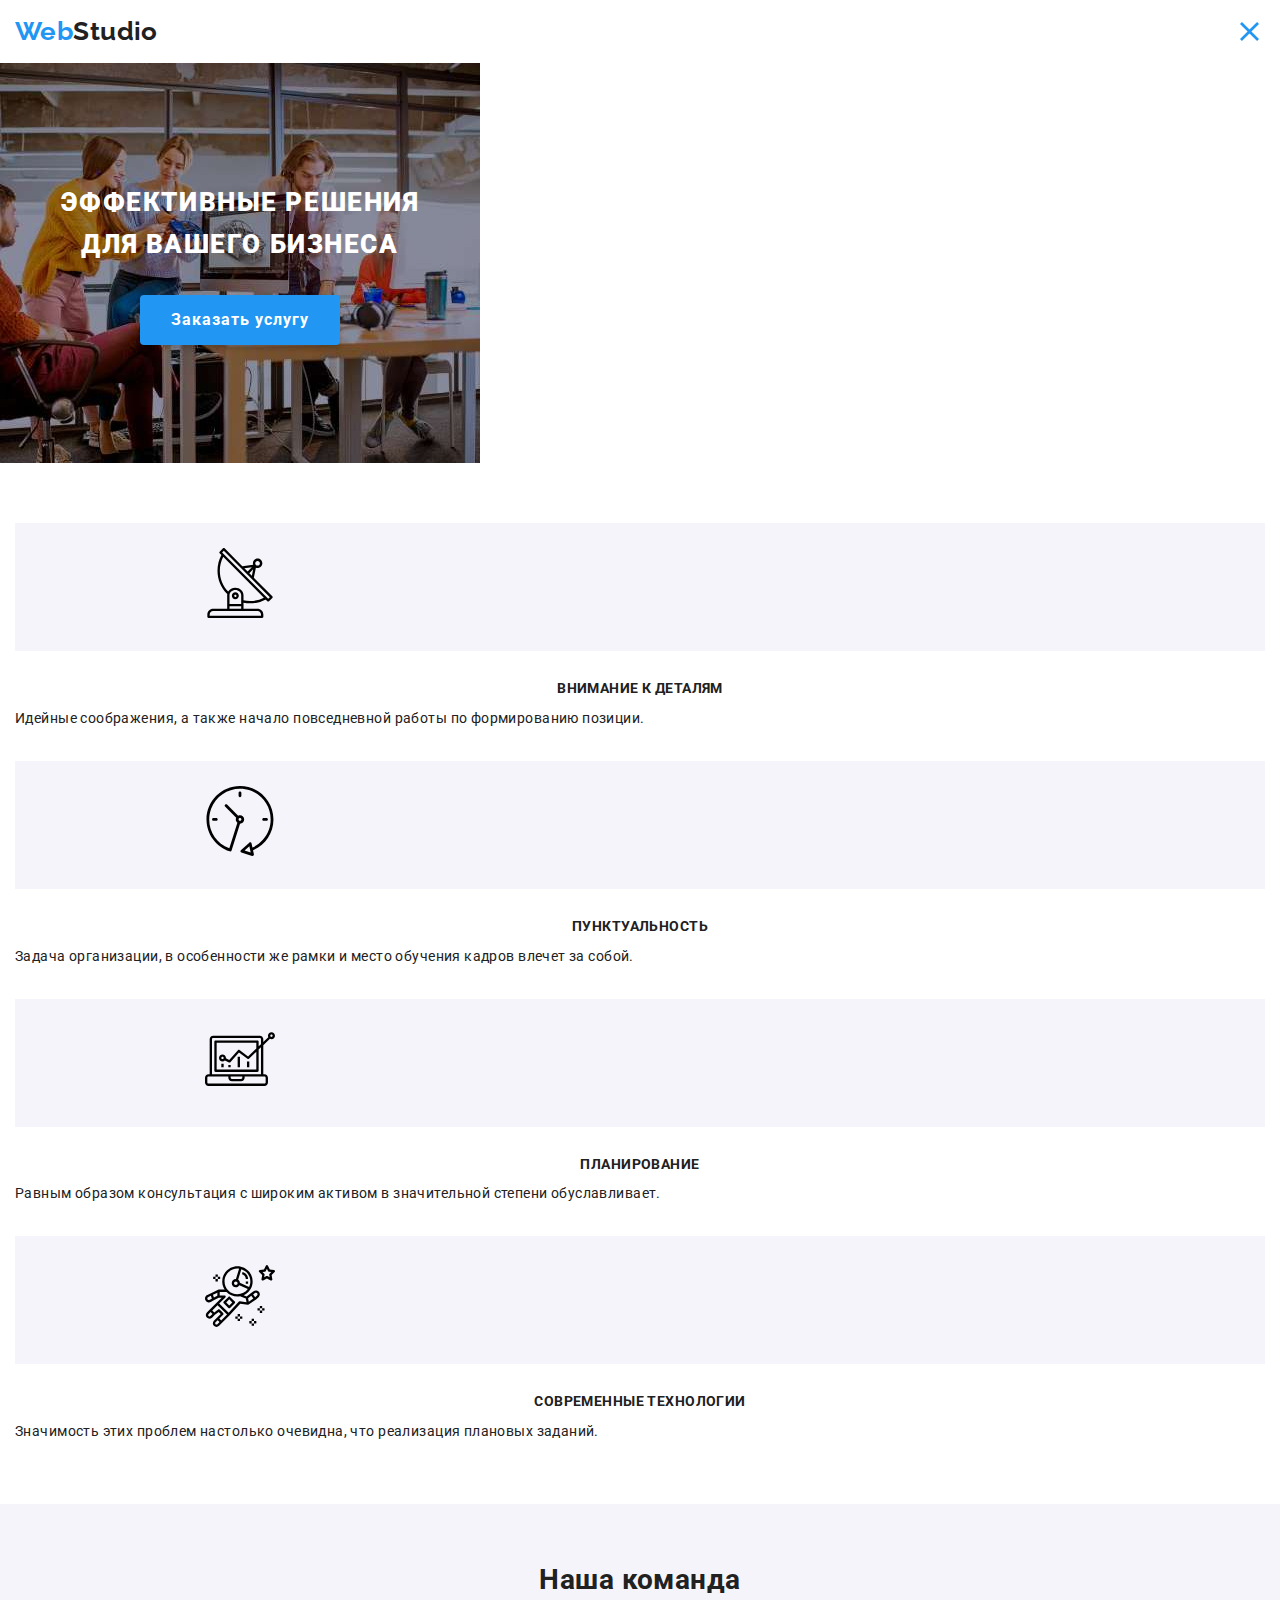
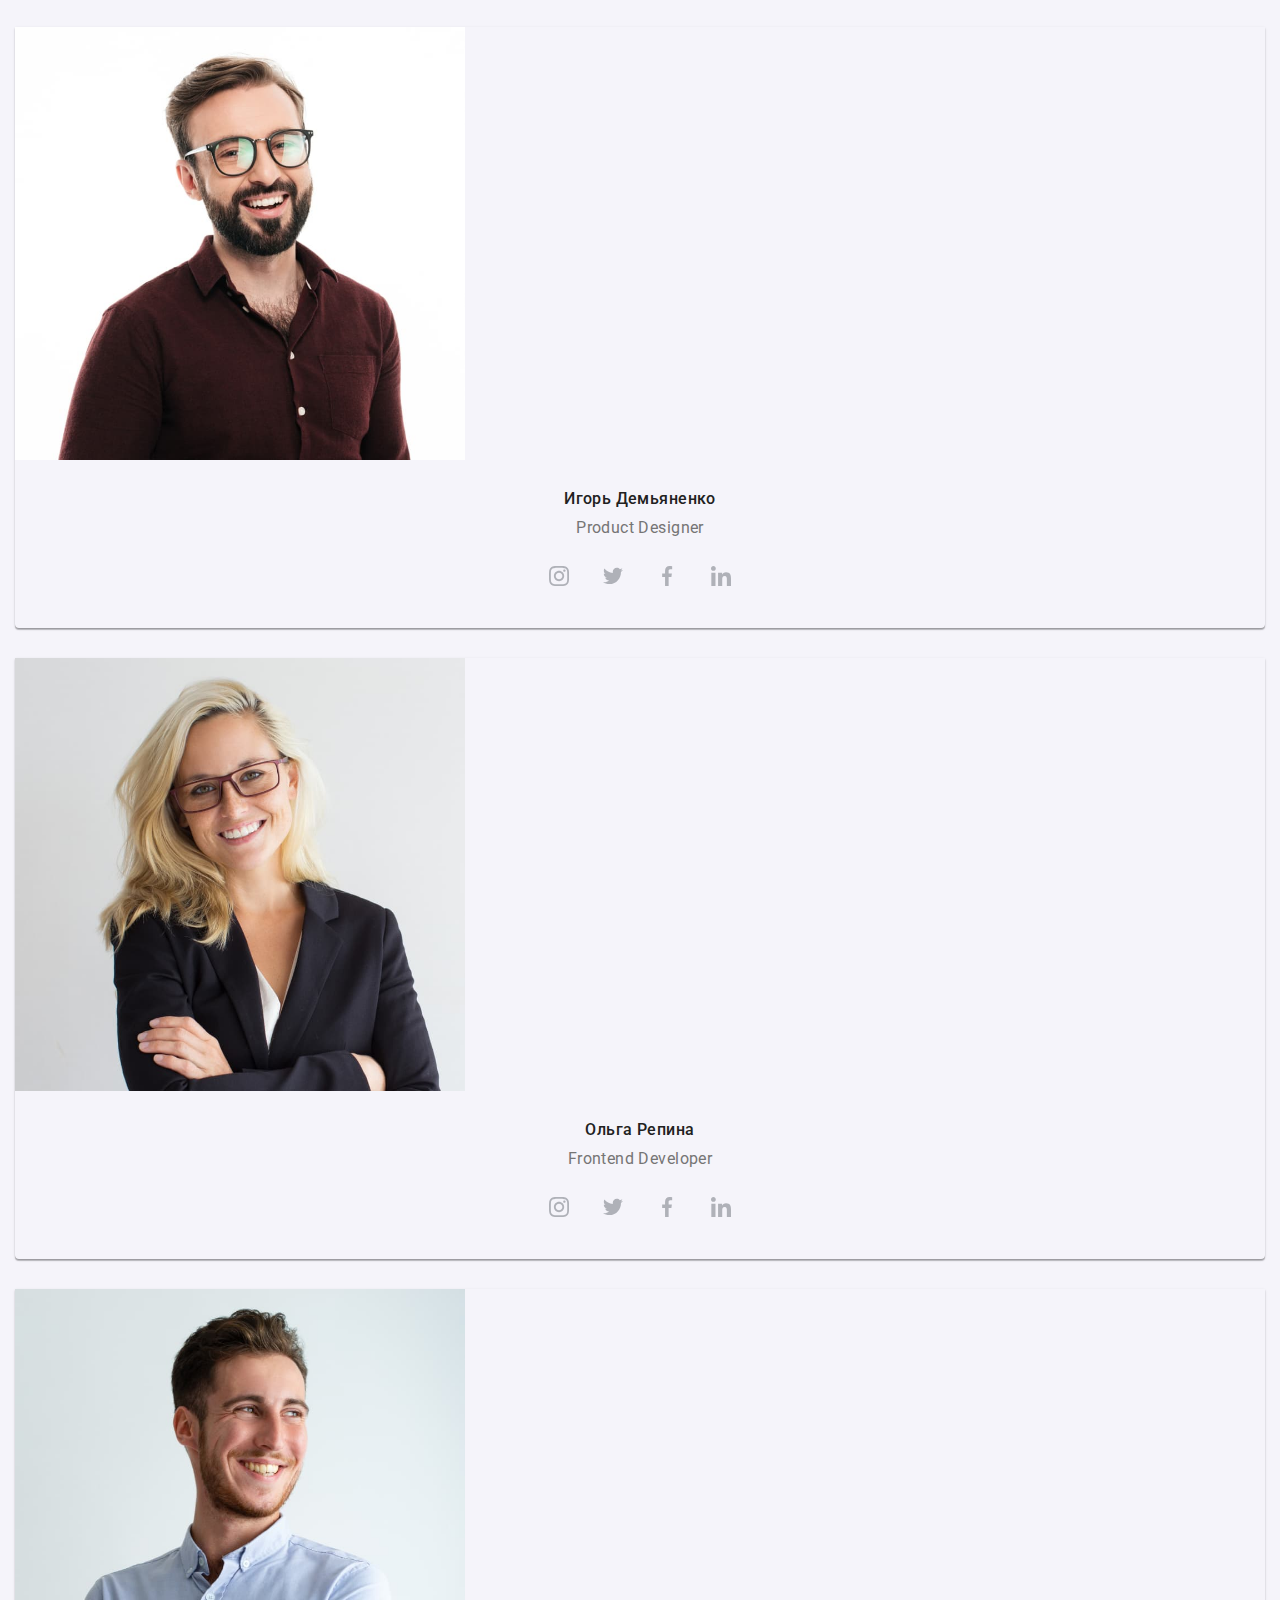
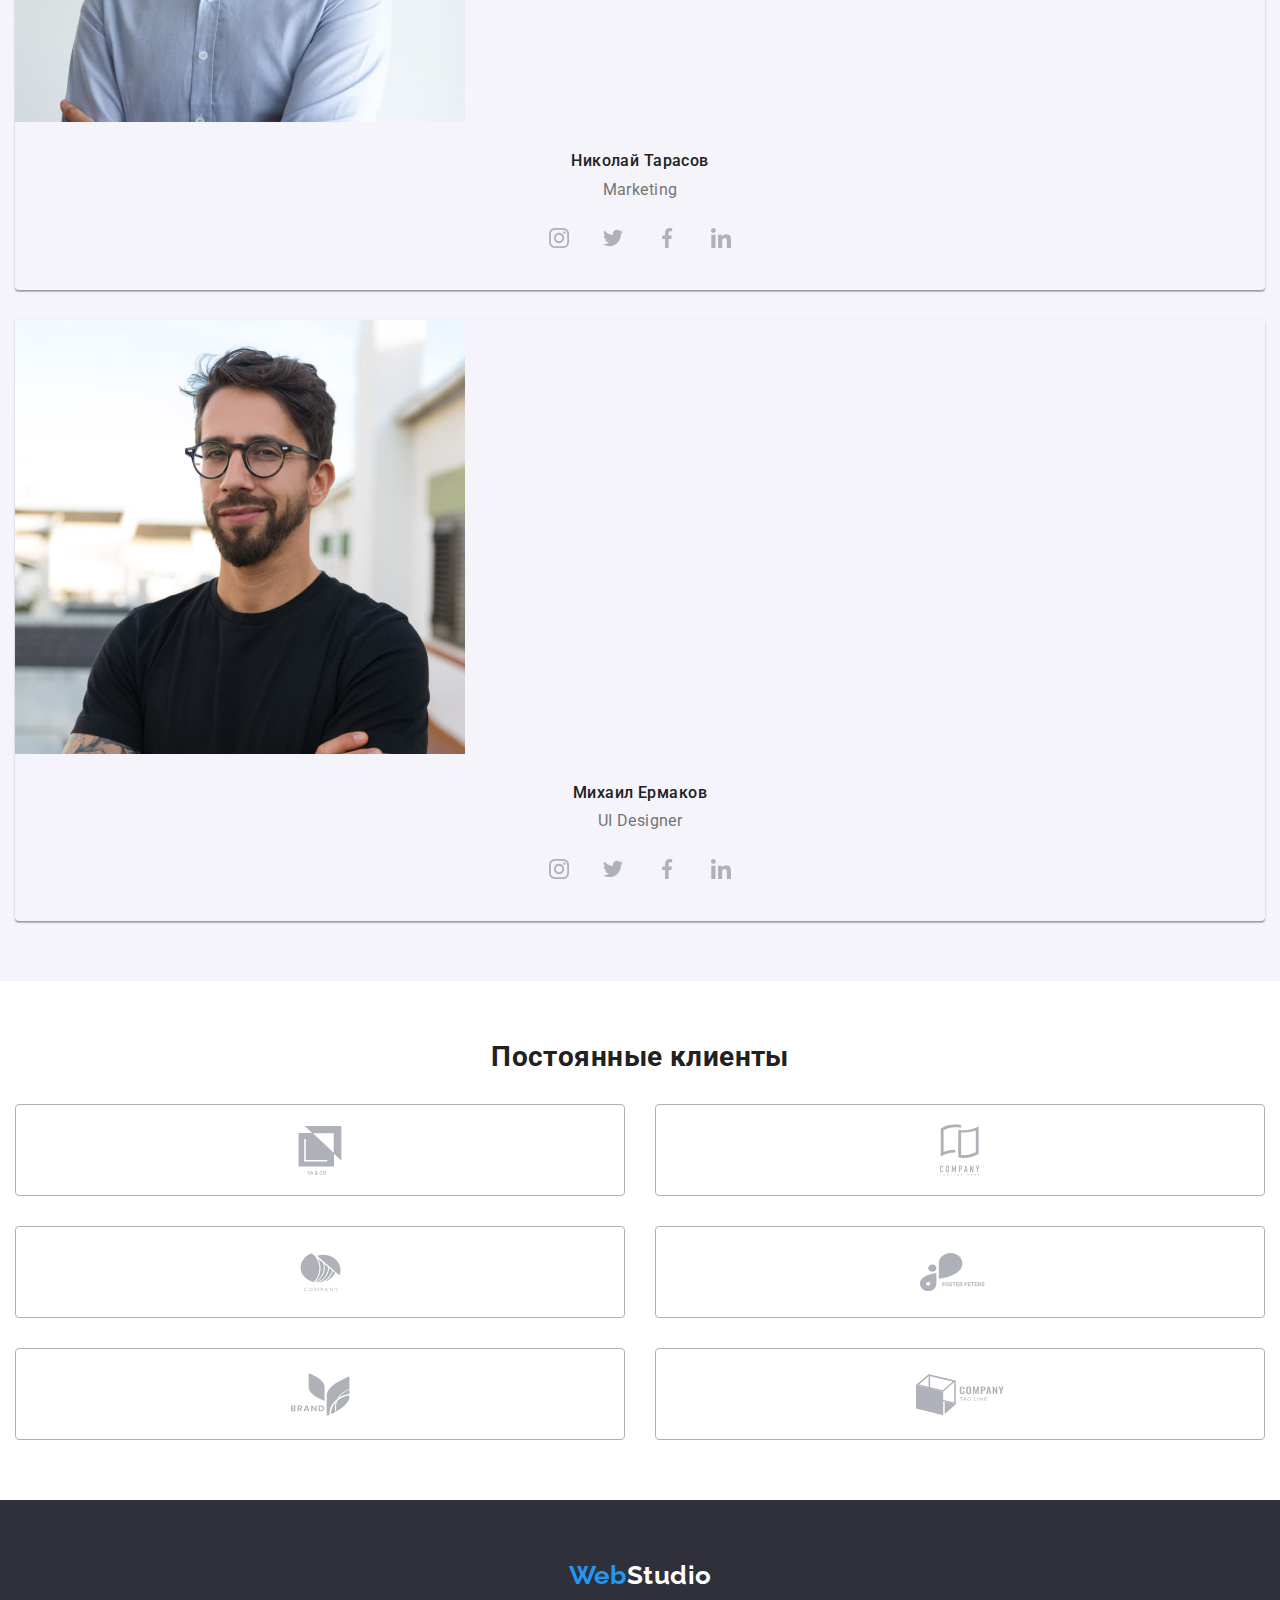
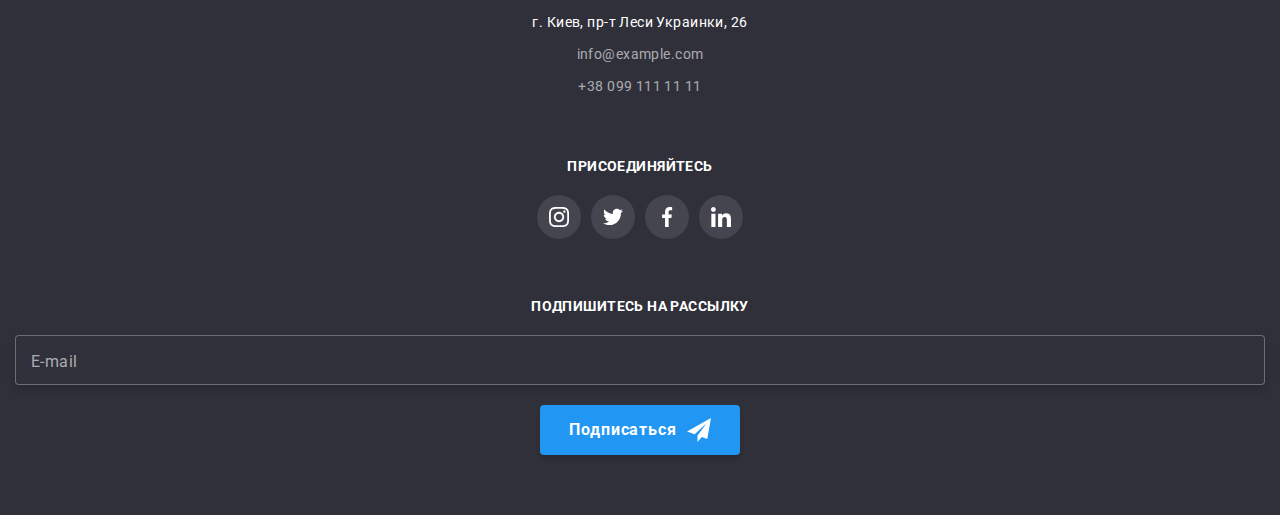
==== index.html @ f9401972 "сделана индекс мобильная версия" ====
<!DOCTYPE html>
<html lang="ru">
  <head>
    <meta charset="UTF-8" />
    <meta http-equiv="X-UA-Compatible" content="IE=edge" />
    <meta name="viewport" content="width=device-width, initial-scale=1.0" />
    <title>WebStudio</title>
    <link rel="preconnect" href="https://fonts.googleapis.com" />
    <link rel="preconnect" href="https://fonts.gstatic.com" crossorigin />
    <link
      href="https://fonts.googleapis.com/css2?family=Raleway:wght@600&family=Roboto:wght@400;500;700;900&display=swap"
      rel="stylesheet"
    />
    <link rel="stylesheet" href="./css/main.min.css" />
  </head>
  <body>
    <!-- header -->
    <header class="header">
      <div class="header__container container">
        <!-- <nav class="header__nav"> -->
        <a href="" lang="en" class="logo header__logo">
          <span class="logo__decor">Web</span>Studio</a
        >
        <button
          type="button"
          class="header__menu-button is-open"
          data-menu-button
        >
          <svg width="19px" height="19px" class="header__menu-icons">
            <use
              href="./img/sprite.svg#icon-cross"
              class="header__icon-cross"
            ></use>
            <use
              href="./img/sprite.svg#icon-menu"
              class="header__icon-menu"
            ></use>
          </svg>
        </button>
        <!-- <ul class="navigation">
            <li>
              <a href="" class="navigation__link navigation__link--current"
                >Студия</a
              >
            </li>

            <li>
              <a href="./portfolio.html" class="navigation__link">Портфолио</a>
            </li>
            <li>
              <a href="" class="navigation__link">Контакты</a>
            </li>
          </ul>
        </nav>

        <ul class="communication">
          <li>
            <a href="" class="communication__link">
              <svg class="communication__icon" width="16px" height="12px">
                <use href="img/sprite.svg#icon-envelope"></use>
              </svg>
              info@devstudio.com</a
            >
          </li>
          <li>
            <a href="" class="communication__link">
              <svg class="communication__icon" width="10px" height="16px">
                <use href="./img/sprite.svg#icon-smartphone"></use>
              </svg>
              +38 096 111 11 11</a
            >
          </li>
        </ul> -->
      </div>
    </header>
    <!-- Main -->
    <main>
      <section class="hero">
        <!-- Hero -->
        <div class="hero__container">
          <h1 class="hero__title">
            Эффективные решения <br />
            для вашего бизнеса
          </h1>

          <button class="button" data-open-modal>Заказать услугу</button>
        </div>
        <!-- Modal -->
        <div class="backdrop is-hidden" data-backdrop>
          <div class="modal">
            <button class="modal__cross" data-close-modal>
              <svg class="modal__cross-svg" width="11px" height="11px">
                <use href="./img/sprite.svg#icon-cross"></use>
              </svg>
            </button>
            <div class="modal__container">
              <h2 class="modal__title">
                Оставьте свои данные, мы вам перезвоним
              </h2>

              <label class="modal__label">
                <span class="modal__label-name">Имя</span>
                <input type="text" name="name" class="modal__input" autofocus />
                <svg
                  class="icon-modal user-svg-modal"
                  width="12px"
                  height="12px"
                >
                  <use href="./img/sprite.svg#icon-user-modal"></use>
                </svg>
              </label>
              <label class="modal__label">
                <span class="modal__label-name">Телефон</span>
                <input type="tel" name="tel" class="modal__input" />
                <svg
                  class="icon-modal tel-svg-modal"
                  width="13px"
                  height="13px"
                >
                  <use href="./img/sprite.svg#icon-phone-modal"></use>
                </svg>
              </label>
              <label class="modal__label">
                <span class="modal__label-name">Почта</span>
                <input type="email" name="email" class="modal__input" />
                <svg
                  class="icon-modal envelope-svg-modal"
                  width="15px"
                  height="12px"
                >
                  <use href="./img/sprite.svg#icon-envelope-modal"></use>
                </svg>
              </label>
              <label class="modal__label">
                <span class="modal__label-name">Коментарий</span>
                <textarea
                  name="comment"
                  class="textarea-comment"
                  placeholder="Введите текст"
                ></textarea>
              </label>
              <label class="modal__confirmation">
                <input
                  type="checkbox"
                  name="confirm"
                  class="modal__checkbox visualy-hidden"
                />
                <svg class="modal__icon-check" width="16px" height="15px">
                  <use href="./img/sprite.svg#icon-check"></use>
                </svg>
                <span class="modal__confirmation-text">
                  Соглашаюсь с рассылкой и принимаю &thinsp;
                  <a href="" class="modal__confirmation-text--active"
                    >Условия договора</a
                  >
                </span>
              </label>
              <label class="modal__submit">
                <input type="submit" class="button" />
              </label>
            </div>
          </div>
        </div>
      </section>
      <!-- Особенности -->
      <section class="container main-container feature">
        <h2 class="feature__title visualy-hidden">Особенности</h2>
        <ul class="feature__list">
          <li class="feature__item">
            <div class="feature__icon-wrapper">
              <svg class="feature__icon">
                <use href="./img/sprite.svg#icon-antenna_1"></use>
              </svg>
            </div>
            <h3 class="feature__item-title">Внимание к деталям</h3>
            <p class="feature__info">
              Идейные соображения, а также начало повседневной работы по
              формированию позиции.
            </p>
          </li>
          <li class="feature__item">
            <div class="feature__icon-wrapper">
              <svg class="feature__icon">
                <use href="./img/sprite.svg#icon-clock_1"></use>
              </svg>
            </div>
            <h3 class="feature__item-title">Пунктуальность</h3>
            <p class="feature__info">
              Задача организации, в особенности же рамки и место обучения кадров
              влечет за собой.
            </p>
          </li>
          <li class="feature__item">
            <div class="feature__icon-wrapper">
              <svg class="feature__icon">
                <use href="./img/sprite.svg#icon-diagram_1"></use>
              </svg>
            </div>
            <h3 class="feature__item-title">Планирование</h3>
            <p class="feature__info">
              Равным образом консультация с широким активом в значительной
              степени обуславливает.
            </p>
          </li>
          <li class="feature__item">
            <div class="feature__icon-wrapper">
              <svg class="feature__icon">
                <use href="./img/sprite.svg#icon-astronaut_1"></use>
              </svg>
            </div>
            <h3 class="feature__item-title">Современные технологии</h3>
            <p class="feature__info">
              Значимость этих проблем настолько очевидна, что реализация
              плановых заданий.
            </p>
          </li>
        </ul>
      </section>
      <!--Чем мы занимаемя-->
      <section class="container main-container lessons">
        <h2 class="lessons__titile">Чем мы занимаемся</h2>
        <ul class="lessons__list">
          <li class="lessons__item">
            <img src="./img/foto1.jpg" alt="Компьютер" width="370" />
            <h3 class="lessons__info">Десктопные приложения</h3>
          </li>
          <li class="lessons__item">
            <img src="./img/foto2.jpg" alt="Телефон" width="370" />
            <h3 class="lessons__info">Мобильные приложения</h3>
          </li>
          <li class="lessons__item">
            <img src="./img/foto3.jpg" alt="Планшет" width="370" />
            <h3 class="lessons__info">Дизайнерские решения</h3>
          </li>
        </ul>
      </section>
      <!-- Наша Команда -->
      <section class="container main-container team">
        <h2 class="team__title">Наша команда</h2>
        <ul class="team__list">
          <li class="team__item">
            <img src="./img/human1.jpg" alt="Игорь" width="450px" />
            <div class="team__info-wrapper">
              <h3 class="team__name">Игорь Демьяненко</h3>
              <p lang="en" class="team__info">Product Designer</p>
              <ul class="sochial-list">
                <li class="sochial-list__item">
                  <a href="">
                    <svg class="sochial-list__icon">
                      <use href="./img/sprite.svg#icon-instagram"></use>
                    </svg>
                  </a>
                </li>
                <li class="sochial-list__item">
                  <a href="">
                    <svg class="sochial-list__icon">
                      <use href="./img/sprite.svg#icon-twitter"></use>
                    </svg>
                  </a>
                </li>
                <li class="sochial-list__item">
                  <a href="">
                    <svg class="sochial-list__icon">
                      <use href="./img/sprite.svg#icon-facebook"></use>
                    </svg>
                  </a>
                </li>
                <li class="sochial-list__item">
                  <a href="">
                    <svg class="sochial-list__icon">
                      <use href="./img/sprite.svg#icon-linkedin"></use>
                    </svg>
                  </a>
                </li>
              </ul>
            </div>
          </li>
          <li class="team__item">
            <img src="./img/human2.jpg" alt="Ольга" width="450px" />

            <div class="team__info-wrapper">
              <h3 class="team__name">Ольга Репина</h3>
              <p lang="en" class="team__info">Frontend Developer</p>
              <ul class="sochial-list">
                <li class="sochial-list__item">
                  <a href="">
                    <svg class="sochial-list__icon">
                      <use href="./img/sprite.svg#icon-instagram"></use>
                    </svg>
                  </a>
                </li>
                <li class="sochial-list__item">
                  <a href="">
                    <svg class="sochial-list__icon">
                      <use href="./img/sprite.svg#icon-twitter"></use>
                    </svg>
                  </a>
                </li>
                <li class="sochial-list__item">
                  <a href="">
                    <svg class="sochial-list__icon">
                      <use href="./img/sprite.svg#icon-facebook"></use>
                    </svg>
                  </a>
                </li>
                <li class="sochial-list__item">
                  <a href="">
                    <svg class="sochial-list__icon">
                      <use href="./img/sprite.svg#icon-linkedin"></use>
                    </svg>
                  </a>
                </li>
              </ul>
            </div>
          </li>
          <li class="team__item">
            <img src="./img/human3.jpg" alt="Николай" width="450px" />

            <div class="team__info-wrapper">
              <h3 class="team__name">Николай Тарасов</h3>
              <p lang="en" class="team__info">Marketing</p>
              <ul class="sochial-list">
                <li class="sochial-list__item">
                  <a href="">
                    <svg class="sochial-list__icon">
                      <use href="./img/sprite.svg#icon-instagram"></use>
                    </svg>
                  </a>
                </li>
                <li class="sochial-list__item">
                  <a href="">
                    <svg class="sochial-list__icon">
                      <use href="./img/sprite.svg#icon-twitter"></use>
                    </svg>
                  </a>
                </li>
                <li class="sochial-list__item">
                  <a href="">
                    <svg class="sochial-list__icon">
                      <use href="./img/sprite.svg#icon-facebook"></use>
                    </svg>
                  </a>
                </li>
                <li class="sochial-list__item">
                  <a href="">
                    <svg class="sochial-list__icon">
                      <use href="./img/sprite.svg#icon-linkedin"></use>
                    </svg>
                  </a>
                </li>
              </ul>
            </div>
          </li>
          <li class="team__item">
            <img src="./img/human4.jpg" alt="Михаил" width="450px" />

            <div class="team__info-wrapper">
              <h3 class="team__name">Михаил Ермаков</h3>
              <p lang="en" class="team__info">UI Designer</p>
              <ul class="sochial-list">
                <li class="sochial-list__item">
                  <a href="https://www.instagram.com/">
                    <svg class="sochial-list__icon">
                      <use href="./img/sprite.svg#icon-instagram"></use>
                    </svg>
                  </a>
                </li>
                <li class="sochial-list__item">
                  <a href="">
                    <svg class="sochial-list__icon">
                      <use href="./img/sprite.svg#icon-twitter"></use>
                    </svg>
                  </a>
                </li>
                <li class="sochial-list__item">
                  <a href="">
                    <svg class="sochial-list__icon">
                      <use href="./img/sprite.svg#icon-facebook"></use>
                    </svg>
                  </a>
                </li>
                <li class="sochial-list__item">
                  <a href="">
                    <svg class="sochial-list__icon">
                      <use href="./img/sprite.svg#icon-linkedin"></use>
                    </svg>
                  </a>
                </li>
              </ul>
            </div>
          </li>
        </ul>
      </section>
      <!-- Постоянные клиенты -->
      <section class="container main-container regular-customers">
        <h2 class="regular-customers__title">Постоянные клиенты</h2>
        <ul class="regular-customers__list">
          <li class="regular-customers__item">
            <a href="">
              <svg class="regular-customers__icon" width="44px" height="49px">
                <use href="./img/sprite.svg#icon-comp-logo1"></use>
              </svg>
            </a>
          </li>
          <li class="regular-customers__item">
            <a href="">
              <svg class="regular-customers__icon" width="40px" height="52px">
                <use href="./img/sprite.svg#icon-comp-logo2"></use>
              </svg>
            </a>
          </li>
          <li class="regular-customers__item">
            <a href="">
              <svg class="regular-customers__icon" width="41px" height="42px">
                <use href="./img/sprite.svg#icon-comp-logo3"></use>
              </svg>
            </a>
          </li>
          <li class="regular-customers__item">
            <a href="">
              <svg class="regular-customers__icon" width="80px" height="42px">
                <use href="./img/sprite.svg#icon-comp-logo4"></use>
              </svg>
            </a>
          </li>
          <li class="regular-customers__item">
            <a href="">
              <svg class="regular-customers__icon" width="59px" height="47px">
                <use href="./img/sprite.svg#icon-comp-logo5"></use>
              </svg>
            </a>
          </li>
          <li class="regular-customers__item">
            <a href="">
              <svg class="regular-customers__icon" width="88px" height="45px">
                <use href="./img/sprite.svg#icon-comp-logo6"></use>
              </svg>
            </a>
          </li>
        </ul>
      </section>
    </main>
    <!-- footer -->
    <footer class="footer">
      <div class="container footer-container">
        <div class="footer__wrapper-first">
          <a href="" lang="en" class="logo footer__logo">
            <span class="logo__decor">Web</span>Studio</a
          >
          <address class="adress">
            <ul class="adress__list">
              <li>
                <a href="" class="adress__map"
                  >г. Киев, пр-т Леси Украинки, 26</a
                >
              </li>
              <li>
                <a href="" class="adress__online">info@example.com</a>
              </li>
              <li>
                <a href="" class="adress__online">+38 099 111 11 11</a>
              </li>
            </ul>
          </address>
        </div>
        <div class="footer__wrapper-second">
          <p class="footer__title">присоединяйтесь</p>
          <ul class="sochial-list">
            <li class="sochial-list__item sochial-list__footer-item">
              <a href="">
                <svg class="sochial-list__icon sochial-list__footer-icon">
                  <use href="./img/sprite.svg#icon-instagram"></use>
                </svg>
              </a>
            </li>
            <li class="sochial-list__item sochial-list__footer-item">
              <a href="">
                <svg class="sochial-list__icon sochial-list__footer-icon">
                  <use href="./img/sprite.svg#icon-twitter"></use>
                </svg>
              </a>
            </li>
            <li class="sochial-list__item sochial-list__footer-item">
              <a href="">
                <svg class="sochial-list__icon sochial-list__footer-icon">
                  <use href="./img/sprite.svg#icon-facebook"></use>
                </svg>
              </a>
            </li>
            <li class="sochial-list__item sochial-list__footer-item">
              <a href="">
                <svg class="sochial-list__icon sochial-list__footer-icon">
                  <use href="./img/sprite.svg#icon-linkedin"></use>
                </svg>
              </a>
            </li>
          </ul>
        </div>
        <div class="footer__wrapper-third">
          <p class="footer__title">подпишитесь на рассылку</p>
          <label class="footer__label">
            <input
              type="email"
              name="mail"
              placeholder=" "
              class="footer__input"
              autocomplete="off"
            />
            <span class="footer__mail-text">E-mail</span>
          </label>
          <button class="button footer__button">
            <span>Подписаться</span>
            <svg class="footer__icon-send" width="24px" height="24px">
              <use href="./img/sprite.svg#icon-send"></use>
            </svg>
          </button>
        </div>
      </div>
    </footer>
    <!-- script -->
    <script>
      const refs = {
        openModalBtn: document.querySelector("[data-open-modal]"),
        closeModalBtn: document.querySelector("[data-close-modal]"),
        backdrop: document.querySelector("[data-backdrop]"),
      };

      refs.openModalBtn.addEventListener("click", toggleModal);
      refs.closeModalBtn.addEventListener("click", toggleModal);

      refs.backdrop.addEventListener("click", logBackdropClick);

      function toggleModal() {
        refs.backdrop.classList.toggle("is-hidden");
      }

      function logBackdropClick() {
        console.log("Это клик в бекдроп");
      }
      (() => {
        const menuBtnRef = document.querySelector("[data-menu-button]");
        const mobileMenuRef = document.querySelector("[data-menu]");

        menuBtnRef.addEventListener("click", () => {
          const expanded =
            menuBtnRef.getAttribute("aria-expanded") === "true" || false;

          menuBtnRef.classList.toggle("is-open");
          menuBtnRef.setAttribute("aria-expanded", !expanded);

          mobileMenuRef.classList.toggle("is-open");
        });
      })();
    </script>
  </body>
</html>
---- css/main.min.css ----
*,*::before,*::after{-webkit-box-sizing:border-box;box-sizing:border-box}ul,ol{padding:0}body,h1,h2,h3,h4,p,ul,ol,li,figure,figcaption,blockquote,dl,dd{margin:0}ul[class],ol[class]{list-style:none}img{max-width:100%;display:block}input,button,textarea,select{font:inherit}a{text-decoration:none;font-style:normal}body{-webkit-box-sizing:border-box;box-sizing:border-box;color:#212121;font-size:14px;font-family:Roboto, sans-serif;line-height:1.71;letter-spacing:0.03em}h2{color:#212121;font-weight:700;font-size:28px;line-height:1.17;text-align:center;margin-bottom:30px}.container{margin-left:auto;margin-right:auto;padding:60px 15px}.button{display:block;width:200px;height:50px;margin-left:auto;margin-right:auto;background-color:#2196f3;color:#fff;font-family:Roboto, sans-serif;font-weight:700;font-size:16px;line-height:1.88;letter-spacing:0.06em;cursor:pointer;-webkit-box-shadow:0px 4px 4px rgba(0,0,0,0.15);box-shadow:0px 4px 4px rgba(0,0,0,0.15);border-radius:4px;border:none}.button:hover{background-color:#188ce8}.visualy-hidden{position:absolute;width:1px;height:1px;margin:-1px;border:0;padding:0;white-space:nowrap;-webkit-clip-path:inset(100%);clip-path:inset(100%);clip:rect(0 0 0 0);overflow:hidden}.logo{color:#212121;font-family:Raleway, sans-serif;font-weight:700;font-size:26px;line-height:1.19}.header__logo{margin-right:93px}.logo__decor{color:#2196f3}.header__container{display:-webkit-box;display:-ms-flexbox;display:flex;padding:16px 15px;background-color:#fff;-webkit-box-align:center;-ms-flex-align:center;align-items:center}.header__container:hover,.header__container:focus{fill:#2196f3}.header__menu-button{margin-left:auto;border:none;background-color:#fff}.header__menu-icons{display:-webkit-box;display:-ms-flexbox;display:flex;-webkit-box-pack:center;-ms-flex-pack:center;justify-content:center;-webkit-box-align:center;-ms-flex-align:center;align-items:center}.header__icon-cross{display:none}.header__menu-button.is-open .header__icon-cross{display:block}.header__menu-button.is-open .header__icon-menu{display:none}.sochial-list{display:-webkit-box;display:-ms-flexbox;display:flex;-webkit-box-pack:center;-ms-flex-pack:center;justify-content:center}.sochial-list__item{display:-webkit-box;display:-ms-flexbox;display:flex;-webkit-box-pack:center;-ms-flex-pack:center;justify-content:center;-webkit-box-align:center;-ms-flex-align:center;align-items:center;width:44px;height:44px;border-radius:50%}.sochial-list__item:not(:last-child){margin-right:10px}.sochial-list__item:hover,.sochial-list__item:focus{background-color:#2196f3}.sochial-list__item a{display:-webkit-box;display:-ms-flexbox;display:flex}.sochial-list__icon{width:20px;height:20px;fill:#afb1b8}.sochial-list__item:hover .sochial-list__icon,.sochial-list__item:focus .sochial-list__icon{fill:#fff}.sochial-list__footer-item{background-color:rgba(255,255,255,0.1)}.sochial-list__footer-icon{fill:#fff}.hero{width:480px;height:400px;background-image:url(../../../img/bgimgmobile.jpg)}.hero__container{padding:118px 60px}.hero__title{margin-bottom:30px;text-align:center;font-weight:900;font-size:26px;line-height:162%;letter-spacing:0.06em;text-transform:uppercase;color:#fff}.backdrop{position:fixed;top:0;left:0;width:100%;height:100%;opacity:1;z-index:2;background-color:rgba(0,0,0,0.2)}.is-hidden{opacity:0;pointer-events:none;-webkit-transition:opacity 250ms cubic-bezier(0.4, 0, 0.2, 1);transition:opacity 250ms cubic-bezier(0.4, 0, 0.2, 1)}.backdrop.is-hidden .modal{-webkit-transform:translate(-50%, -50%) scale(0.9);transform:translate(-50%, -50%) scale(0.9)}.feature__icon{width:70px;height:70px}.feature__icon-wrapper{padding:25px 190px;background-color:#f5f4fa}.feature__item:not(:last-child){margin-bottom:30px}.feature__item-title{margin-top:30px;margin-bottom:10px;text-align:center;font-size:14px;font-weight:700;line-height:1.14;text-transform:uppercase}.lessons{display:none}.team{background-color:#f5f4fa}.team__item{-webkit-box-shadow:0px 1px 3px rgba(0,0,0,0.12),0px 1px 1px rgba(0,0,0,0.14),0px 2px 1px rgba(0,0,0,0.2);box-shadow:0px 1px 3px rgba(0,0,0,0.12),0px 1px 1px rgba(0,0,0,0.14),0px 2px 1px rgba(0,0,0,0.2);border-radius:0px 0px 4px 4px}.team__item:not(:last-child){margin-bottom:30px}.team__info-wrapper{padding:30px 122px}.team__name{text-align:center;color:#212121;font-weight:500;font-size:16px;line-height:1.18}.team__info{text-align:center;margin-top:10px;margin-bottom:16px;color:#757575;font-weight:400;font-size:16px;line-height:1.18}.regular-customers__list{display:-webkit-box;display:-ms-flexbox;display:flex;-ms-flex-wrap:wrap;flex-wrap:wrap}.regular-customers__item{width:calc((100% - 30px) / 2);height:92px;border:1px solid #afb1b8;border-radius:4px;cursor:pointer}.regular-customers__item:nth-child(2n-1){margin-right:30px}.regular-customers__item:nth-child(-n+4){margin-bottom:30px}.regular-customers__item:hover,.regular-customers__item:focus{border:1px solid #2196f3}.regular-customers__icon{fill:#afb1b8}.regular-customers__item:hover .regular-customers__icon,.regular-customers__item:focus .regular-customers__icon{fill:#2196f3}.regular-customers__item a{display:-webkit-box;display:-ms-flexbox;display:flex;-webkit-box-align:center;-ms-flex-align:center;align-items:center;-webkit-box-pack:center;-ms-flex-pack:center;justify-content:center;width:100%;height:100%}.footer{background-color:#2f303a}.footer__wrapper-second{margin-top:60px}.footer__wrapper-third{margin-top:60px}.adress__map{display:-webkit-box;display:-ms-flexbox;display:flex;-webkit-box-pack:center;-ms-flex-pack:center;justify-content:center;color:#fff;margin-top:20px}.adress__online{display:-webkit-box;display:-ms-flexbox;display:flex;-webkit-box-pack:center;-ms-flex-pack:center;justify-content:center;color:rgba(255,255,255,0.6);margin-top:8px}.footer__title{display:-webkit-box;display:-ms-flexbox;display:flex;-webkit-box-pack:center;-ms-flex-pack:center;justify-content:center;margin-bottom:20px;font-weight:700;line-height:1.14;text-transform:uppercase;color:#FFFFFF}.footer__label{position:relative}.footer__input{width:100%;height:50px;padding:0 16px;margin-bottom:20px;color:#fff;background-color:#2f303a;border:1px solid rgba(255,255,255,0.3);-webkit-filter:drop-shadow(0px 4px 4px rgba(0,0,0,0.15));filter:drop-shadow(0px 4px 4px rgba(0,0,0,0.15));border-radius:4px}.footer__input:focus{outline:none;border:1px solid #2196f3}.footer__mail-text{position:absolute;top:0;left:16px;color:rgba(255,255,255,0.6);font-weight:400;font-size:16px;line-height:1.25}.footer__input:focus+.footer__mail-text,.footer__input:not(:placeholder-shown)+.footer__mail-text{display:none}.footer__button{display:-webkit-box;display:-ms-flexbox;display:flex;-webkit-box-align:center;-ms-flex-align:center;align-items:center;-webkit-box-pack:center;-ms-flex-pack:center;justify-content:center}.footer__icon-send{fill:#fff;margin-left:10px}.footer__logo{display:-webkit-box;display:-ms-flexbox;display:flex;-webkit-box-pack:center;-ms-flex-pack:center;justify-content:center;color:#fff}
/*# sourceMappingURL=main.min.css.map */
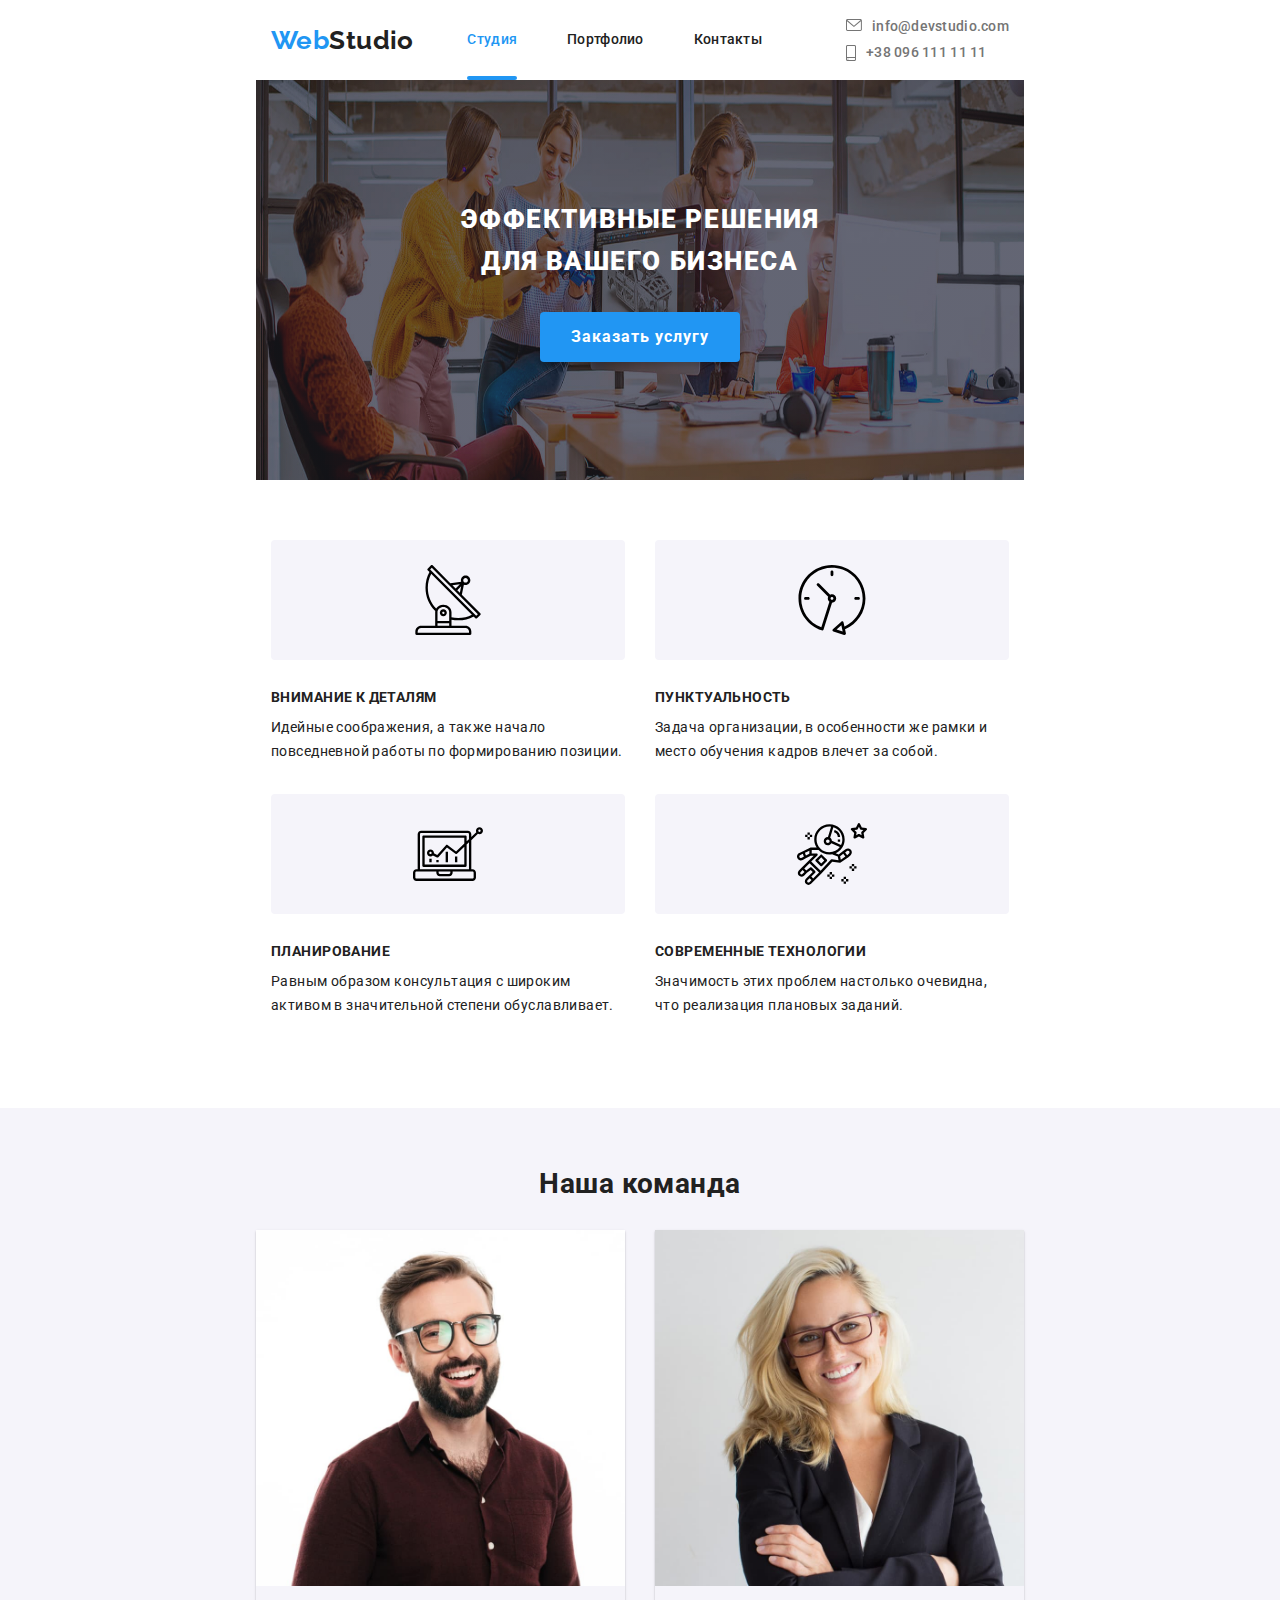
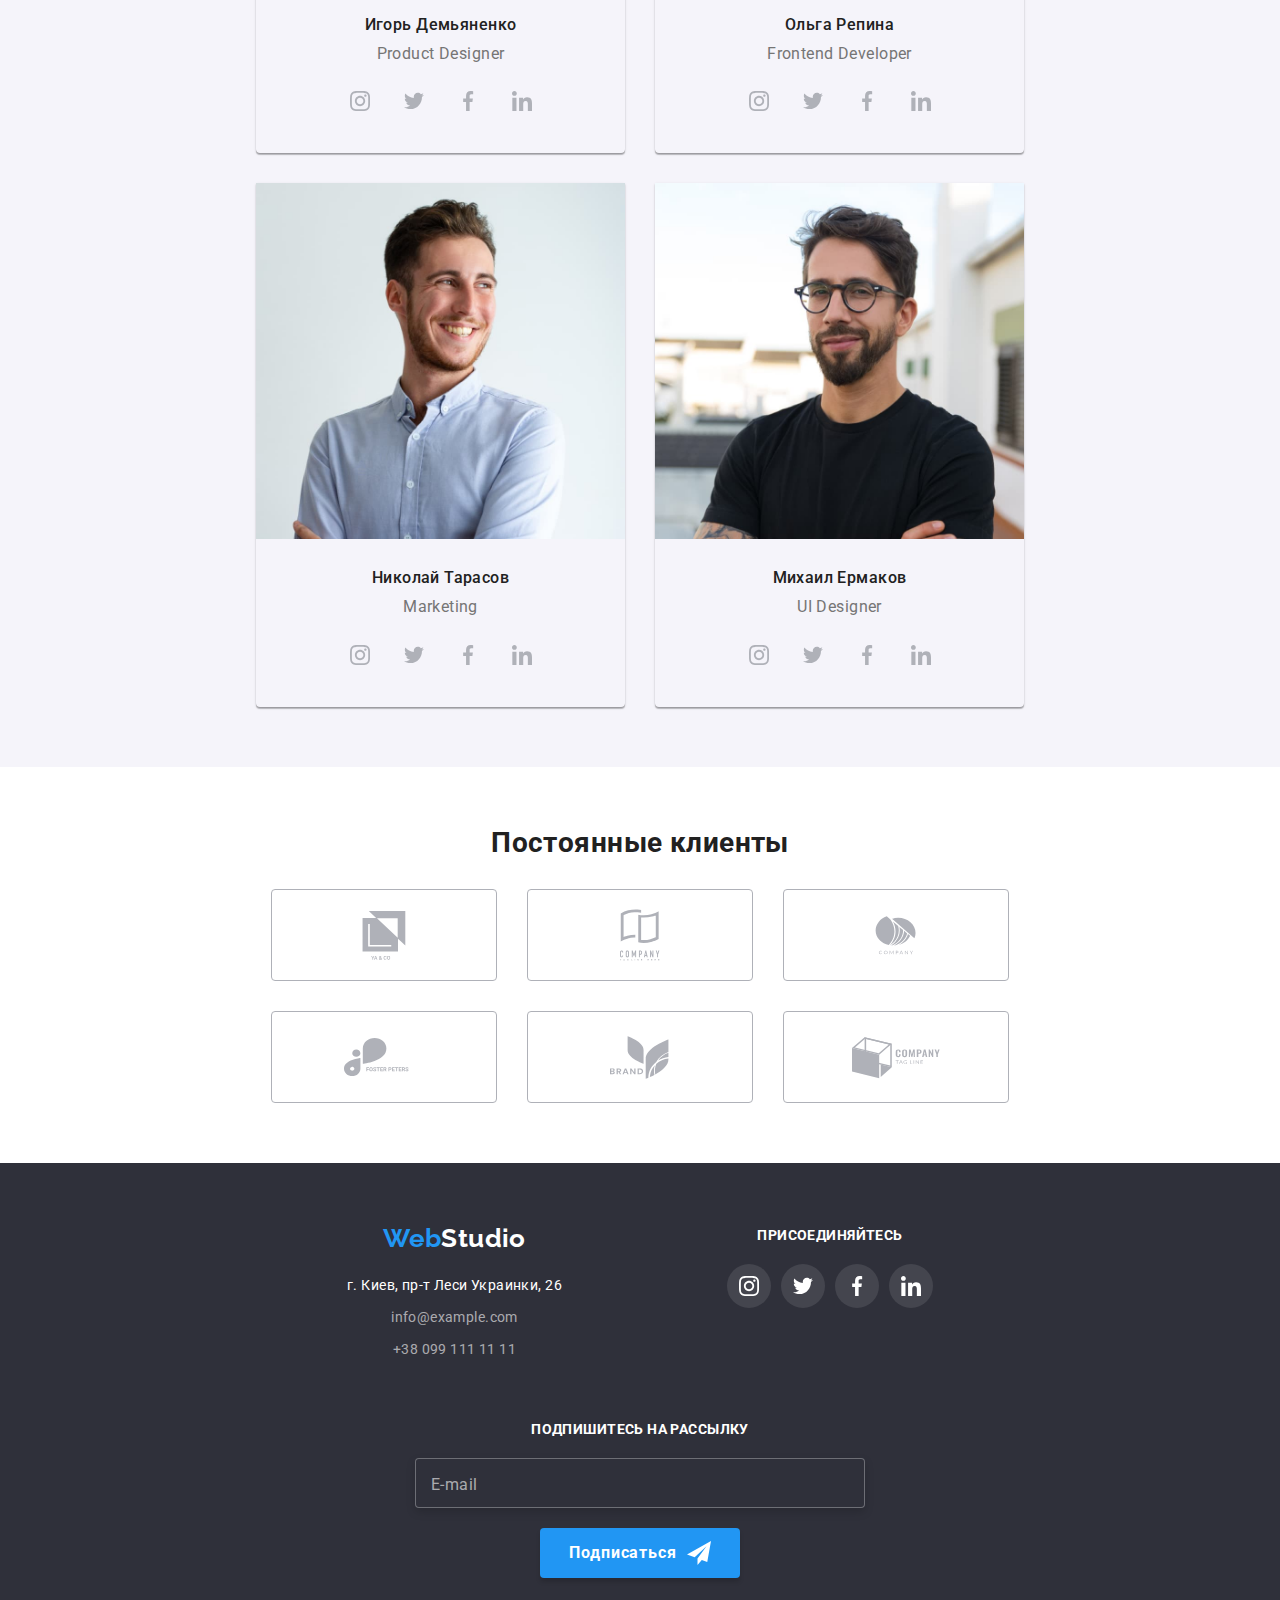
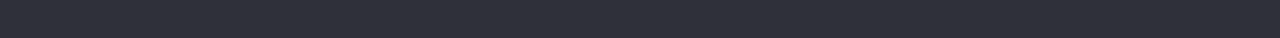
==== commit 50dcd302: "сделана индекс tablet версия" ====
--- a/index.html
+++ b/index.html
@@ -17,27 +17,27 @@
     <!-- header -->
     <header class="header">
       <div class="header__container container">
-        <!-- <nav class="header__nav"> -->
-        <a href="" lang="en" class="logo header__logo">
-          <span class="logo__decor">Web</span>Studio</a
-        >
-        <button
-          type="button"
-          class="header__menu-button is-open"
-          data-menu-button
-        >
-          <svg width="19px" height="19px" class="header__menu-icons">
-            <use
-              href="./img/sprite.svg#icon-cross"
-              class="header__icon-cross"
-            ></use>
-            <use
-              href="./img/sprite.svg#icon-menu"
-              class="header__icon-menu"
-            ></use>
-          </svg>
-        </button>
-        <!-- <ul class="navigation">
+        <nav class="header__nav">
+          <a href="./portfolio.html" lang="en" class="logo header__logo">
+            <span class="logo__decor">Web</span>Studio</a
+          >
+          <button
+            type="button"
+            class="header__menu-button is-open"
+            data-menu-button
+          >
+            <svg width="19px" height="19px" class="header__menu-icons">
+              <use
+                href="./img/sprite.svg#icon-cross"
+                class="header__icon-cross"
+              ></use>
+              <use
+                href="./img/sprite.svg#icon-menu"
+                class="header__icon-menu"
+              ></use>
+            </svg>
+          </button>
+          <ul class="navigation">
             <li>
               <a href="" class="navigation__link navigation__link--current"
                 >Студия</a
@@ -70,7 +70,7 @@
               +38 096 111 11 11</a
             >
           </li>
-        </ul> -->
+        </ul>
       </div>
     </header>
     <!-- Main -->
@@ -149,7 +149,7 @@
                   <use href="./img/sprite.svg#icon-check"></use>
                 </svg>
                 <span class="modal__confirmation-text">
-                  Соглашаюсь с рассылкой и принимаю &thinsp;
+                  Соглашаюсь с рассылкой и принимаю
                   <a href="" class="modal__confirmation-text--active"
                     >Условия договора</a
                   >
@@ -239,7 +239,7 @@
         <h2 class="team__title">Наша команда</h2>
         <ul class="team__list">
           <li class="team__item">
-            <img src="./img/human1.jpg" alt="Игорь" width="450px" />
+            <img class="team__img" src="./img/human1.jpg" alt="Игорь" />
             <div class="team__info-wrapper">
               <h3 class="team__name">Игорь Демьяненко</h3>
               <p lang="en" class="team__info">Product Designer</p>
@@ -276,7 +276,7 @@
             </div>
           </li>
           <li class="team__item">
-            <img src="./img/human2.jpg" alt="Ольга" width="450px" />
+            <img class="team__img" src="./img/human2.jpg" alt="Ольга" />
 
             <div class="team__info-wrapper">
               <h3 class="team__name">Ольга Репина</h3>
@@ -314,7 +314,7 @@
             </div>
           </li>
           <li class="team__item">
-            <img src="./img/human3.jpg" alt="Николай" width="450px" />
+            <img class="team__img" src="./img/human3.jpg" alt="Николай" />
 
             <div class="team__info-wrapper">
               <h3 class="team__name">Николай Тарасов</h3>
@@ -352,7 +352,7 @@
             </div>
           </li>
           <li class="team__item">
-            <img src="./img/human4.jpg" alt="Михаил" width="450px" />
+            <img class="team__img" src="./img/human4.jpg" alt="Михаил" />
 
             <div class="team__info-wrapper">
               <h3 class="team__name">Михаил Ермаков</h3>
@@ -442,7 +442,7 @@
     </main>
     <!-- footer -->
     <footer class="footer">
-      <div class="container footer-container">
+      <div class="container footer__container">
         <div class="footer__wrapper-first">
           <a href="" lang="en" class="logo footer__logo">
             <span class="logo__decor">Web</span>Studio</a
--- a/css/main.min.css
+++ b/css/main.min.css
@@ -1,2 +1,2 @@
-*,*::before,*::after{-webkit-box-sizing:border-box;box-sizing:border-box}ul,ol{padding:0}body,h1,h2,h3,h4,p,ul,ol,li,figure,figcaption,blockquote,dl,dd{margin:0}ul[class],ol[class]{list-style:none}img{max-width:100%;display:block}input,button,textarea,select{font:inherit}a{text-decoration:none;font-style:normal}body{-webkit-box-sizing:border-box;box-sizing:border-box;color:#212121;font-size:14px;font-family:Roboto, sans-serif;line-height:1.71;letter-spacing:0.03em}h2{color:#212121;font-weight:700;font-size:28px;line-height:1.17;text-align:center;margin-bottom:30px}.container{margin-left:auto;margin-right:auto;padding:60px 15px}.button{display:block;width:200px;height:50px;margin-left:auto;margin-right:auto;background-color:#2196f3;color:#fff;font-family:Roboto, sans-serif;font-weight:700;font-size:16px;line-height:1.88;letter-spacing:0.06em;cursor:pointer;-webkit-box-shadow:0px 4px 4px rgba(0,0,0,0.15);box-shadow:0px 4px 4px rgba(0,0,0,0.15);border-radius:4px;border:none}.button:hover{background-color:#188ce8}.visualy-hidden{position:absolute;width:1px;height:1px;margin:-1px;border:0;padding:0;white-space:nowrap;-webkit-clip-path:inset(100%);clip-path:inset(100%);clip:rect(0 0 0 0);overflow:hidden}.logo{color:#212121;font-family:Raleway, sans-serif;font-weight:700;font-size:26px;line-height:1.19}.header__logo{margin-right:93px}.logo__decor{color:#2196f3}.header__container{display:-webkit-box;display:-ms-flexbox;display:flex;padding:16px 15px;background-color:#fff;-webkit-box-align:center;-ms-flex-align:center;align-items:center}.header__container:hover,.header__container:focus{fill:#2196f3}.header__menu-button{margin-left:auto;border:none;background-color:#fff}.header__menu-icons{display:-webkit-box;display:-ms-flexbox;display:flex;-webkit-box-pack:center;-ms-flex-pack:center;justify-content:center;-webkit-box-align:center;-ms-flex-align:center;align-items:center}.header__icon-cross{display:none}.header__menu-button.is-open .header__icon-cross{display:block}.header__menu-button.is-open .header__icon-menu{display:none}.sochial-list{display:-webkit-box;display:-ms-flexbox;display:flex;-webkit-box-pack:center;-ms-flex-pack:center;justify-content:center}.sochial-list__item{display:-webkit-box;display:-ms-flexbox;display:flex;-webkit-box-pack:center;-ms-flex-pack:center;justify-content:center;-webkit-box-align:center;-ms-flex-align:center;align-items:center;width:44px;height:44px;border-radius:50%}.sochial-list__item:not(:last-child){margin-right:10px}.sochial-list__item:hover,.sochial-list__item:focus{background-color:#2196f3}.sochial-list__item a{display:-webkit-box;display:-ms-flexbox;display:flex}.sochial-list__icon{width:20px;height:20px;fill:#afb1b8}.sochial-list__item:hover .sochial-list__icon,.sochial-list__item:focus .sochial-list__icon{fill:#fff}.sochial-list__footer-item{background-color:rgba(255,255,255,0.1)}.sochial-list__footer-icon{fill:#fff}.hero{width:480px;height:400px;background-image:url(../../../img/bgimgmobile.jpg)}.hero__container{padding:118px 60px}.hero__title{margin-bottom:30px;text-align:center;font-weight:900;font-size:26px;line-height:162%;letter-spacing:0.06em;text-transform:uppercase;color:#fff}.backdrop{position:fixed;top:0;left:0;width:100%;height:100%;opacity:1;z-index:2;background-color:rgba(0,0,0,0.2)}.is-hidden{opacity:0;pointer-events:none;-webkit-transition:opacity 250ms cubic-bezier(0.4, 0, 0.2, 1);transition:opacity 250ms cubic-bezier(0.4, 0, 0.2, 1)}.backdrop.is-hidden .modal{-webkit-transform:translate(-50%, -50%) scale(0.9);transform:translate(-50%, -50%) scale(0.9)}.feature__icon{width:70px;height:70px}.feature__icon-wrapper{padding:25px 190px;background-color:#f5f4fa}.feature__item:not(:last-child){margin-bottom:30px}.feature__item-title{margin-top:30px;margin-bottom:10px;text-align:center;font-size:14px;font-weight:700;line-height:1.14;text-transform:uppercase}.lessons{display:none}.team{background-color:#f5f4fa}.team__item{-webkit-box-shadow:0px 1px 3px rgba(0,0,0,0.12),0px 1px 1px rgba(0,0,0,0.14),0px 2px 1px rgba(0,0,0,0.2);box-shadow:0px 1px 3px rgba(0,0,0,0.12),0px 1px 1px rgba(0,0,0,0.14),0px 2px 1px rgba(0,0,0,0.2);border-radius:0px 0px 4px 4px}.team__item:not(:last-child){margin-bottom:30px}.team__info-wrapper{padding:30px 122px}.team__name{text-align:center;color:#212121;font-weight:500;font-size:16px;line-height:1.18}.team__info{text-align:center;margin-top:10px;margin-bottom:16px;color:#757575;font-weight:400;font-size:16px;line-height:1.18}.regular-customers__list{display:-webkit-box;display:-ms-flexbox;display:flex;-ms-flex-wrap:wrap;flex-wrap:wrap}.regular-customers__item{width:calc((100% - 30px) / 2);height:92px;border:1px solid #afb1b8;border-radius:4px;cursor:pointer}.regular-customers__item:nth-child(2n-1){margin-right:30px}.regular-customers__item:nth-child(-n+4){margin-bottom:30px}.regular-customers__item:hover,.regular-customers__item:focus{border:1px solid #2196f3}.regular-customers__icon{fill:#afb1b8}.regular-customers__item:hover .regular-customers__icon,.regular-customers__item:focus .regular-customers__icon{fill:#2196f3}.regular-customers__item a{display:-webkit-box;display:-ms-flexbox;display:flex;-webkit-box-align:center;-ms-flex-align:center;align-items:center;-webkit-box-pack:center;-ms-flex-pack:center;justify-content:center;width:100%;height:100%}.footer{background-color:#2f303a}.footer__wrapper-second{margin-top:60px}.footer__wrapper-third{margin-top:60px}.adress__map{display:-webkit-box;display:-ms-flexbox;display:flex;-webkit-box-pack:center;-ms-flex-pack:center;justify-content:center;color:#fff;margin-top:20px}.adress__online{display:-webkit-box;display:-ms-flexbox;display:flex;-webkit-box-pack:center;-ms-flex-pack:center;justify-content:center;color:rgba(255,255,255,0.6);margin-top:8px}.footer__title{display:-webkit-box;display:-ms-flexbox;display:flex;-webkit-box-pack:center;-ms-flex-pack:center;justify-content:center;margin-bottom:20px;font-weight:700;line-height:1.14;text-transform:uppercase;color:#FFFFFF}.footer__label{position:relative}.footer__input{width:100%;height:50px;padding:0 16px;margin-bottom:20px;color:#fff;background-color:#2f303a;border:1px solid rgba(255,255,255,0.3);-webkit-filter:drop-shadow(0px 4px 4px rgba(0,0,0,0.15));filter:drop-shadow(0px 4px 4px rgba(0,0,0,0.15));border-radius:4px}.footer__input:focus{outline:none;border:1px solid #2196f3}.footer__mail-text{position:absolute;top:0;left:16px;color:rgba(255,255,255,0.6);font-weight:400;font-size:16px;line-height:1.25}.footer__input:focus+.footer__mail-text,.footer__input:not(:placeholder-shown)+.footer__mail-text{display:none}.footer__button{display:-webkit-box;display:-ms-flexbox;display:flex;-webkit-box-align:center;-ms-flex-align:center;align-items:center;-webkit-box-pack:center;-ms-flex-pack:center;justify-content:center}.footer__icon-send{fill:#fff;margin-left:10px}.footer__logo{display:-webkit-box;display:-ms-flexbox;display:flex;-webkit-box-pack:center;-ms-flex-pack:center;justify-content:center;color:#fff}
+*,*::before,*::after{-webkit-box-sizing:border-box;box-sizing:border-box}ul,ol{padding:0}body,h1,h2,h3,h4,p,ul,ol,li,figure,figcaption,blockquote,dl,dd{margin:0}ul[class],ol[class]{list-style:none}img{max-width:100%;display:block}input,button,textarea,select{font:inherit}a{text-decoration:none;font-style:normal}body{-webkit-box-sizing:border-box;box-sizing:border-box;color:#212121;font-size:14px;font-family:Roboto, sans-serif;line-height:1.71;letter-spacing:0.03em}h2{color:#212121;font-weight:700;font-size:28px;line-height:1.17;text-align:center;margin-bottom:30px}.container{margin-left:auto;margin-right:auto;width:480px;padding:60px 15px}@media screen and (min-width: 768px){.container{width:768px}}.button{display:block;width:200px;height:50px;margin-left:auto;margin-right:auto;background-color:#2196f3;color:#fff;font-family:Roboto, sans-serif;font-weight:700;font-size:16px;line-height:1.88;letter-spacing:0.06em;cursor:pointer;-webkit-box-shadow:0px 4px 4px rgba(0,0,0,0.15);box-shadow:0px 4px 4px rgba(0,0,0,0.15);border-radius:4px;border:none}.button:hover{background-color:#188ce8}.visualy-hidden{position:absolute;width:1px;height:1px;margin:-1px;border:0;padding:0;white-space:nowrap;-webkit-clip-path:inset(100%);clip-path:inset(100%);clip:rect(0 0 0 0);overflow:hidden}.logo{color:#212121;font-family:Raleway, sans-serif;font-weight:700;font-size:26px;line-height:1.19}@media screen and (min-width: 768px){.header__logo{margin:auto 0}}.logo__decor{color:#2196f3}.header{margin:0 auto;background-color:#df8d29}@media screen and (min-width: 768px){.header{width:768px}}.header__container{display:-webkit-box;display:-ms-flexbox;display:flex;padding:16px 15px;-webkit-box-align:center;-ms-flex-align:center;align-items:center;background-color:#fff}@media screen and (min-width: 768px){.header__container{padding:0 15px}}.header__nav{width:100%;display:-webkit-box;display:-ms-flexbox;display:flex;-webkit-box-pack:justify;-ms-flex-pack:justify;justify-content:space-between}.header__menu-button{border:none;background-color:#fff}@media screen and (min-width: 768px){.header__menu-button{display:none}}.header__menu-icons{display:-webkit-box;display:-ms-flexbox;display:flex;-webkit-box-pack:center;-ms-flex-pack:center;justify-content:center;-webkit-box-align:center;-ms-flex-align:center;align-items:center;cursor:pointer}.header__menu-icons:hover,.header__menu-icons:focus{fill:#2196f3}.header__icon-cross{display:none}.header__menu-button.is-open .header__icon-cross{display:block}.header__menu-button.is-open .header__icon-menu{display:none}.navigation{display:none}@media screen and (min-width: 768px){.navigation{display:-webkit-box;display:-ms-flexbox;display:flex}}.navigation__link{display:block;padding:32px 0;color:#212121;font-weight:500;line-height:1.14;letter-spacing:0.02em;-webkit-transition:color 250ms cubic-bezier(0.4, 0, 0.2, 1);transition:color 250ms cubic-bezier(0.4, 0, 0.2, 1)}.navigation__link--current{position:relative;color:#2196f3}.navigation__link--current::after{display:block;position:absolute;content:"";width:100%;height:4px;bottom:0;border-radius:2px;background-color:#2196f3}.navigation li:not(:first-child){margin-left:50px}.navigation li :hover,.navigation li :focus{color:#2196f3}.communication{display:none}@media screen and (min-width: 768px){.communication{display:block;margin-left:84px;-webkit-box-align:center;-ms-flex-align:center;align-items:center}}.communication__link{display:-webkit-box;display:-ms-flexbox;display:flex;color:#757575;font-weight:500;line-height:1.14;letter-spacing:0.02em}.communication li{width:100%}.communication__icon{display:-webkit-inline-box;display:-ms-inline-flexbox;display:inline-flex;margin-right:10px;fill:currentColor}.communication li+li{margin-top:10px}.communication li :hover,.communicationli :focus{color:#2196f3}.sochial-list{display:-webkit-box;display:-ms-flexbox;display:flex;-webkit-box-pack:center;-ms-flex-pack:center;justify-content:center}.sochial-list__item{display:-webkit-box;display:-ms-flexbox;display:flex;-webkit-box-pack:center;-ms-flex-pack:center;justify-content:center;-webkit-box-align:center;-ms-flex-align:center;align-items:center;width:44px;height:44px;border-radius:50%;cursor:pointer;-webkit-transition:background-color 250ms cubic-bezier(0.4, 0, 0.2, 1);transition:background-color 250ms cubic-bezier(0.4, 0, 0.2, 1)}.sochial-list__item:not(:last-child){margin-right:10px}.sochial-list__item:hover,.sochial-list__item:focus{background-color:#2196f3}.sochial-list__item a{display:-webkit-box;display:-ms-flexbox;display:flex}.sochial-list__icon{width:20px;height:20px;fill:#afb1b8;-webkit-transition:fill 250ms cubic-bezier(0.4, 0, 0.2, 1);transition:fill 250ms cubic-bezier(0.4, 0, 0.2, 1)}.sochial-list__item:hover .sochial-list__icon,.sochial-list__item:focus .sochial-list__icon{fill:#fff}.sochial-list__footer-item{background-color:rgba(255,255,255,0.1)}.sochial-list__footer-icon{fill:#fff}.hero{width:480px;height:400px;margin:0 auto;background-image:-webkit-gradient(linear, left top, left bottom, from(rgba(47,48,58,0.4))),url(../../../img/bgimg.jpg);background-image:linear-gradient(rgba(47,48,58,0.4)),url(../../../img/bgimg.jpg);background-size:cover}@media screen and (min-width: 768px){.hero{width:768px;background-size:768px 400px}}.hero__container{padding:118px 60px}.hero__title{margin-bottom:30px;text-align:center;font-weight:900;font-size:26px;line-height:162%;letter-spacing:0.06em;text-transform:uppercase;color:#fff}.backdrop{position:fixed;top:0;left:0;width:100%;height:100%;opacity:1;z-index:2;background-color:rgba(0,0,0,0.2)}.is-hidden{opacity:0;pointer-events:none;-webkit-transition:opacity 250ms cubic-bezier(0.4, 0, 0.2, 1);transition:opacity 250ms cubic-bezier(0.4, 0, 0.2, 1)}.backdrop.is-hidden .modal{-webkit-transform:translate(-50%, -50%) scale(0.9);transform:translate(-50%, -50%) scale(0.9)}.modal{position:fixed;top:50%;left:50%;width:450px;z-index:2;background-color:#fff;-webkit-transform:translate(-50%, -50%) scale(1);transform:translate(-50%, -50%) scale(1);-webkit-transition:-webkit-transform 250ms cubic-bezier(0.4, 0, 0.2, 1);transition:-webkit-transform 250ms cubic-bezier(0.4, 0, 0.2, 1);transition:transform 250ms cubic-bezier(0.4, 0, 0.2, 1);transition:transform 250ms cubic-bezier(0.4, 0, 0.2, 1), -webkit-transform 250ms cubic-bezier(0.4, 0, 0.2, 1)}.modal__cross{display:-webkit-box;display:-ms-flexbox;display:flex;-webkit-box-align:end;-ms-flex-align:end;align-items:flex-end;cursor:pointer;width:30px;height:30px;margin-top:8px;margin-right:8px;margin-left:auto;background-color:#fff;border:1px solid rgba(0,0,0,0.1);-webkit-box-shadow:0px 1px 3px rgba(0,0,0,0.12),0px 1px 1px rgba(0,0,0,0.14),0px 2px 1px rgba(0,0,0,0.2);box-shadow:0px 1px 3px rgba(0,0,0,0.12),0px 1px 1px rgba(0,0,0,0.14),0px 2px 1px rgba(0,0,0,0.2);border-radius:4px;border-radius:50%;-webkit-transition:background-color 250ms cubic-bezier(0.4, 0, 0.2, 1);transition:background-color 250ms cubic-bezier(0.4, 0, 0.2, 1);-webkit-transition:fill 250ms cubic-bezier(0.4, 0, 0.2, 1);transition:fill 250ms cubic-bezier(0.4, 0, 0.2, 1)}.modal__cross:hover,.modal__cross:focus{fill:#2196f3}.modal__cross-svg{margin:auto}.modal__container{padding:2px 40px 40px 40px}.modal__title{font-weight:700;font-size:20px;margin-bottom:2px}.modal__label{position:relative;display:block;margin-top:10px}.modal__label-name{display:block;padding-bottom:4px;color:#757575;font-weight:400;font-size:12px;line-height:1.17;letter-spacing:0.01em}.modal__input{display:block;width:100%;height:40px;padding-left:42px;border:1px solid rgba(33,33,33,0.2);border-radius:4px;-webkit-transition:border 250ms cubic-bezier(0.4, 0, 0.2, 1);transition:border 250ms cubic-bezier(0.4, 0, 0.2, 1)}.modal__input:focus{outline:none;border:1px solid #2196f3}.modal__input:focus+.icon-modal{fill:#2196f3}.icon-modal{position:absolute;left:13.5px;top:31px;-webkit-transition:fill 250ms cubic-bezier(0.4, 0, 0.2, 1);transition:fill 250ms cubic-bezier(0.4, 0, 0.2, 1)}.textarea-comment{width:100%;height:120px;padding:6px 15px;resize:none;border:1px solid rgba(33,33,33,0.2);border-radius:4px;-webkit-transition:border 250ms cubic-bezier(0.4, 0, 0.2, 1);transition:border 250ms cubic-bezier(0.4, 0, 0.2, 1)}.textarea-comment:focus{outline:none;border:1px solid #2196f3}.modal__confirmation{display:-webkit-box;display:-ms-flexbox;display:flex;margin-top:10px;-webkit-box-pack:center;-ms-flex-pack:center;justify-content:center;-webkit-box-align:center;-ms-flex-align:center;align-items:center;cursor:pointer}.modal__confirmation-text{font-weight:400;font-size:12px;line-height:1.16}.modal__confirmation-text--active{color:#2196f3;font-size:12px;line-height:0.8;border-bottom:1px solid #2196f3}.modal__icon-check{margin-right:8px;fill:#fff;background-color:#fff;-webkit-box-shadow:0px 1px 3px rgba(0,0,0,0.12),0px 1px 1px rgba(0,0,0,0.14),0px 2px 1px rgba(0,0,0,0.2);box-shadow:0px 1px 3px rgba(0,0,0,0.12),0px 1px 1px rgba(0,0,0,0.14),0px 2px 1px rgba(0,0,0,0.2);border-radius:4px;border:1px solid #212121;-webkit-transition:background-color 250ms cubic-bezier(0.4, 0, 0.2, 1);transition:background-color 250ms cubic-bezier(0.4, 0, 0.2, 1)}.modal__checkbox:checked+.modal__icon-check{background-color:#2196f3;fill:#fff;border:none}.modal__submit{display:block;margin-top:30px}.feature__icon{width:70px;height:70px}@media screen and (min-width: 768px){.feature__list{display:-webkit-box;display:-ms-flexbox;display:flex;-ms-flex-wrap:wrap;flex-wrap:wrap}}.feature__item{width:100%}.feature__item:not(:last-child){margin-bottom:30px}@media screen and (min-width: 768px){.feature__item{width:calc((100% - 30px)/2)}.feature__item:nth-child(2n-1){margin-right:30px}.feature__item:nth-child(-n+2){margin-bottom:30px}}.feature__icon-wrapper{display:-webkit-box;display:-ms-flexbox;display:flex;-webkit-box-pack:center;-ms-flex-pack:center;justify-content:center;-webkit-box-align:center;-ms-flex-align:center;align-items:center;max-width:450px;margin:0 auto;height:120px;border-radius:4px;background-color:#f5f4fa}.feature__item-title{margin-top:30px;margin-bottom:10px;text-align:center;font-size:14px;font-weight:700;line-height:1.14;text-transform:uppercase}@media screen and (min-width: 768px){.feature__item-title{text-align:start}}.lessons{display:none}.team{width:100%;background-color:#f5f4fa}@media screen and (min-width: 768px){.team__list{width:768px;display:-webkit-box;display:-ms-flexbox;display:flex;-ms-flex-wrap:wrap;flex-wrap:wrap;margin:0 auto}}.team__item{width:450px;margin:0 auto;-webkit-box-shadow:0px 1px 3px rgba(0,0,0,0.12),0px 1px 1px rgba(0,0,0,0.14),0px 2px 1px rgba(0,0,0,0.2);box-shadow:0px 1px 3px rgba(0,0,0,0.12),0px 1px 1px rgba(0,0,0,0.14),0px 2px 1px rgba(0,0,0,0.2);border-radius:0px 0px 4px 4px}.team__item:not(:last-child){margin-bottom:30px}@media screen and (min-width: 768px){.team__item{width:calc((100% - 30px)/2);margin-bottom:0}.team__item:not(:last-child){margin-bottom:0px}.team__item:nth-child(2n-1){margin-right:30px}.team__item:nth-child(-n+2){margin-bottom:30px}}.team__img{width:100%}.team__info-wrapper{width:100%;display:-webkit-box;display:-ms-flexbox;display:flex;-webkit-box-orient:vertical;-webkit-box-direction:normal;-ms-flex-direction:column;flex-direction:column;-webkit-box-pack:center;-ms-flex-pack:center;justify-content:center;padding:30px 0}.team__name{text-align:center;color:#212121;font-weight:500;font-size:16px;line-height:1.18}.team__info{text-align:center;margin-top:10px;margin-bottom:16px;color:#757575;font-weight:400;font-size:16px;line-height:1.18}.regular-customers__list{display:-webkit-box;display:-ms-flexbox;display:flex;-ms-flex-wrap:wrap;flex-wrap:wrap}.regular-customers__item{width:calc((100% - 30px) / 2);height:92px;border:1px solid #afb1b8;border-radius:4px;cursor:pointer}.regular-customers__item:nth-child(2n-1){margin-right:30px}.regular-customers__item:nth-child(-n+4){margin-bottom:30px}.regular-customers__item:hover,.regular-customers__item:focus{border:1px solid #2196f3}@media screen and (min-width: 768px){.regular-customers__item{width:calc((100% - 60px) / 3)}.regular-customers__item:nth-child(n){margin:0;margin-right:30px}.regular-customers__item:nth-child(3n){margin-right:0}.regular-customers__item:nth-child(-n+3){margin-bottom:30px}}.regular-customers__icon{fill:#afb1b8;-webkit-transition:fill 250ms cubic-bezier(0.4, 0, 0.2, 1);transition:fill 250ms cubic-bezier(0.4, 0, 0.2, 1)}.regular-customers__item:hover .regular-customers__icon,.regular-customers__item:focus .regular-customers__icon{fill:#2196f3}.regular-customers__item a{display:-webkit-box;display:-ms-flexbox;display:flex;-webkit-box-align:center;-ms-flex-align:center;align-items:center;-webkit-box-pack:center;-ms-flex-pack:center;justify-content:center;width:100%;height:100%}.footer{background-color:#2f303a}.footer__container{width:480px}@media screen and (min-width: 768px){.footer__container{width:768px;display:-webkit-box;display:-ms-flexbox;display:flex;-ms-flex-wrap:wrap;flex-wrap:wrap;-webkit-box-pack:center;-ms-flex-pack:center;justify-content:center}}.footer__wrapper-second{margin-top:60px}@media screen and (min-width: 768px){.footer__wrapper-second{margin-top:0;margin-left:165px;padding-top:5px}}.footer__wrapper-third{margin-top:60px;width:450px}.adress__map{display:-webkit-box;display:-ms-flexbox;display:flex;-webkit-box-pack:center;-ms-flex-pack:center;justify-content:center;color:#fff;margin-top:20px}.adress__online{display:-webkit-box;display:-ms-flexbox;display:flex;-webkit-box-pack:center;-ms-flex-pack:center;justify-content:center;color:rgba(255,255,255,0.6);margin-top:8px}.footer__title{display:-webkit-box;display:-ms-flexbox;display:flex;-webkit-box-pack:center;-ms-flex-pack:center;justify-content:center;margin-bottom:20px;font-weight:700;line-height:1.14;text-transform:uppercase;color:#FFFFFF}.footer__label{position:relative}.footer__input{width:100%;height:50px;padding:0 16px;margin-bottom:20px;color:#fff;background-color:#2f303a;border:1px solid rgba(255,255,255,0.3);-webkit-filter:drop-shadow(0px 4px 4px rgba(0,0,0,0.15));filter:drop-shadow(0px 4px 4px rgba(0,0,0,0.15));border-radius:4px}.footer__input:focus{outline:none;border:1px solid #2196f3}.footer__mail-text{position:absolute;top:0;left:16px;color:rgba(255,255,255,0.6);font-weight:400;font-size:16px;line-height:1.25}.footer__input:focus+.footer__mail-text,.footer__input:not(:placeholder-shown)+.footer__mail-text{display:none}.footer__button{display:-webkit-box;display:-ms-flexbox;display:flex;-webkit-box-align:center;-ms-flex-align:center;align-items:center;-webkit-box-pack:center;-ms-flex-pack:center;justify-content:center}.footer__icon-send{fill:#fff;margin-left:10px}.footer__logo{display:-webkit-box;display:-ms-flexbox;display:flex;-webkit-box-pack:center;-ms-flex-pack:center;justify-content:center;color:#fff}.portfolio{padding:60px 15px}.portfolio__list{display:-webkit-box;display:-ms-flexbox;display:flex;-ms-flex-wrap:wrap;flex-wrap:wrap}.portfolio__item:not(:last-child){margin-right:8px}.portfolio__btn{padding:6px 22px;color:#212121;background-color:#f5f4fa;cursor:pointer;border:none;border-radius:4px;font-weight:500;font-size:16px;line-height:1.62;-webkit-transition:background-color 250ms cubic-bezier(0.4, 0, 0.2, 1),color 250ms cubic-bezier(0.4, 0, 0.2, 1);transition:background-color 250ms cubic-bezier(0.4, 0, 0.2, 1),color 250ms cubic-bezier(0.4, 0, 0.2, 1)}.portfolio__btn:hover,.portfolio__btn:focus{background-color:#2196f3;-webkit-box-shadow:0px 3px 1px rgba(0,0,0,0.1),0px 1px 2px rgba(0,0,0,0.08),0px 2px 2px rgba(0,0,0,0.12);box-shadow:0px 3px 1px rgba(0,0,0,0.1),0px 1px 2px rgba(0,0,0,0.08),0px 2px 2px rgba(0,0,0,0.12);color:#fff}.portfolio__item:nth-child(-n+3){margin-bottom:15px}.card-list{margin-top:40px}.card-list__item{background-color:#fff;width:450px;border:1px solid #eeeeee}.card-list__item:not(:last-child){margin-bottom:30px}.card-list__item:hover,.card-list__item:focus{-webkit-box-shadow:0px 1px 1px rgba(0,0,0,0.12),0px 4px 4px rgba(0,0,0,0.06),1px 4px 6px rgba(0,0,0,0.16);box-shadow:0px 1px 1px rgba(0,0,0,0.12),0px 4px 4px rgba(0,0,0,0.06),1px 4px 6px rgba(0,0,0,0.16)}.card-list__overlay{position:relative;overflow:hidden}.card-list__text{display:-webkit-box;display:-ms-flexbox;display:flex;position:absolute;padding:63px 24px;top:0;width:100%;height:100%;opacity:1;color:#fff;background-color:rgba(33,150,243,0.9);font-size:18px;line-height:1.55;-webkit-transform:translateY(101%);transform:translateY(101%);-webkit-transition:-webkit-transform 250ms cubic-bezier(0.4, 0, 0.2, 1);transition:-webkit-transform 250ms cubic-bezier(0.4, 0, 0.2, 1);transition:transform 250ms cubic-bezier(0.4, 0, 0.2, 1);transition:transform 250ms cubic-bezier(0.4, 0, 0.2, 1), -webkit-transform 250ms cubic-bezier(0.4, 0, 0.2, 1)}.card-list__item:hover .card-list__text{-webkit-transform:translateY(0);transform:translateY(0)}.card-list__name{padding:20px 24px}.card-list__title{color:#212121;text-align:start;margin-bottom:4px;font-size:18px;line-height:2;letter-spacing:0.06em}.card-list__info{color:#757575;font-size:16px;line-height:1.88;margin-top:4px}
 /*# sourceMappingURL=main.min.css.map */